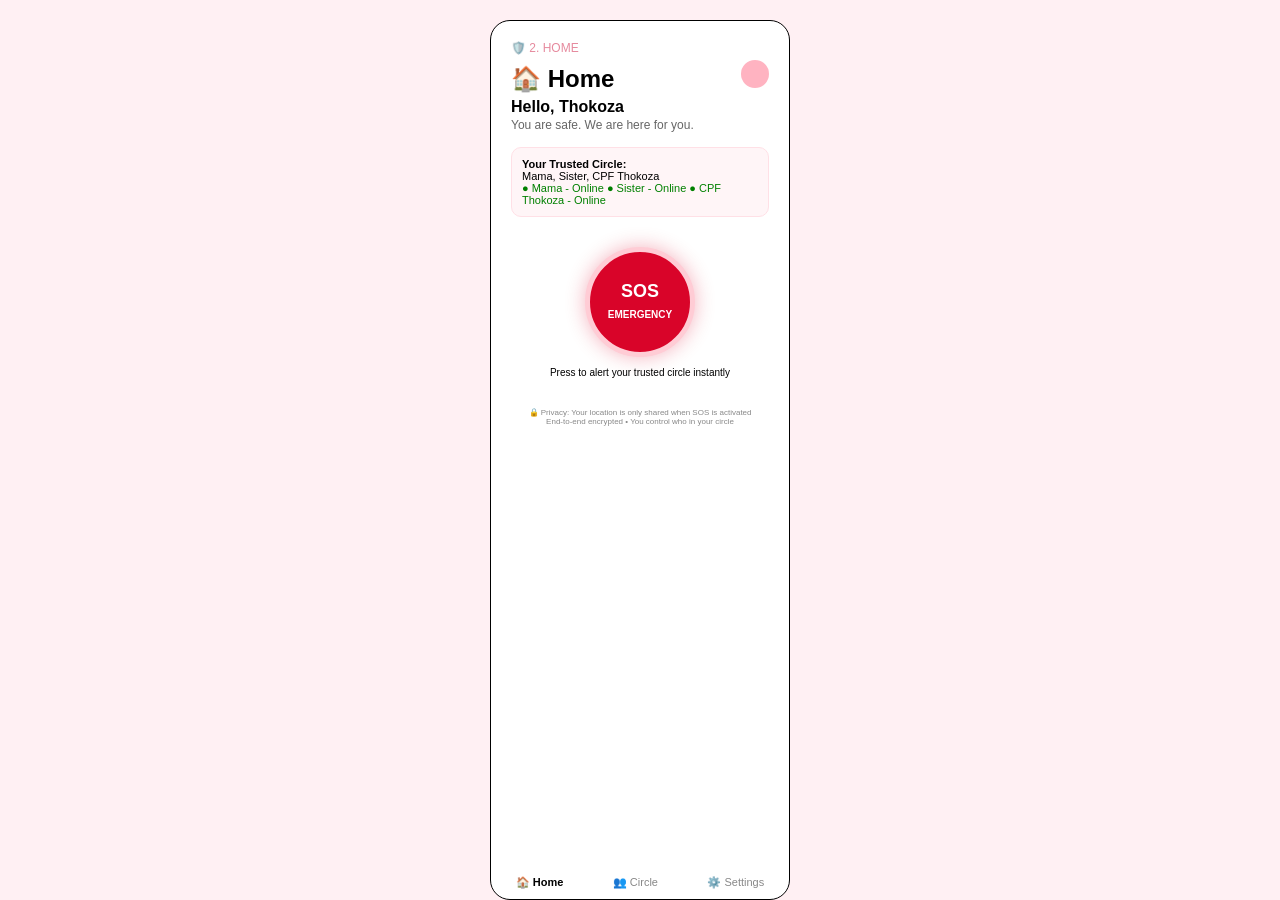
==== home.html @ 3e1ae03f "first commit" ====
<!DOCTYPE html>
<html>
<head>
  <meta name="viewport" content="width=device-width, initial-scale=1.0">
  <title>SafeCircle Thokoza - Home</title>
  <style>
    body { margin:0; font-family: Arial; background: #fff0f3; display:flex; justify-content:center; min-height:100vh; }
    .phone { background:white; width:300px; min-height:580px; border-radius:20px; border:1.5px solid #000; margin-top:20px; padding:20px; box-sizing:border-box; position:relative; }
    .top { display:flex; justify-content:space-between; align-items:center; }
    .shield { color:#e68a9e; font-size:12px; }
    h2 { margin:10px 0 0; }
    .sub { font-size:12px; color:#666; margin:0 0 15px; }
    .circle-box { background:#fff5f7; border-radius:10px; padding:10px; font-size:11px; text-align:left; margin-bottom:20px; border:1px solid #ffe0e6; }
    .sos-wrap { text-align:center; margin:30px 0; }
    .sos-btn { background:#d90429; color:white; width:110px; height:110px; border-radius:50%; border:5px solid #ffccd5; font-weight:bold; font-size:18px; cursor:pointer; box-shadow:0 0 20px rgba(217,4,41,0.3); }
    .sos-btn:active { transform:scale(0.95); }
    .privacy { font-size:8px; color:#888; text-align:center; margin-top:20px; }
    .nav { display:flex; justify-content:space-around; position:absolute; bottom:10px; left:0; right:0; font-size:11px; color:#888; }
    .nav b { color:black; }
  </style>
</head>
<body>
  <div class="phone">
    <div class="shield">🛡️ 2. HOME</div>
    <div class="top">
      <h2>🏠 Home</h2>
      <div style="width:28px;height:28px;background:#ffb3c1;border-radius:50%;"></div>
    </div>
    <p style="text-align:left; margin:5px 0 2px; font-weight:bold;">Hello, Thokoza</p>
    <p class="sub">You are safe. We are here for you.</p>

    <div class="circle-box">
      <b>Your Trusted Circle:</b><br>
      Mama, Sister, CPF Thokoza<br>
      <span style="color:green;">● Mama - Online ● Sister - Online ● CPF Thokoza - Online</span>
    </div>

    <div class="sos-wrap">
      <button class="sos-btn" onclick="window.location.href='sos.html'">SOS<br><span style="font-size:10px;">EMERGENCY</span></button>
      <p style="font-size:10px; margin-top:10px;">Press to alert your trusted circle instantly</p>
    </div>

    <p class="privacy">🔒 Privacy: Your location is only shared when SOS is activated<br>End-to-end encrypted • You control who in your circle</p>

    <div class="nav">
      <span><b>🏠 Home</b></span>
      <span>👥 Circle</span>
      <span>⚙️ Settings</span>
    </div>
  </div>
</body>
</html>
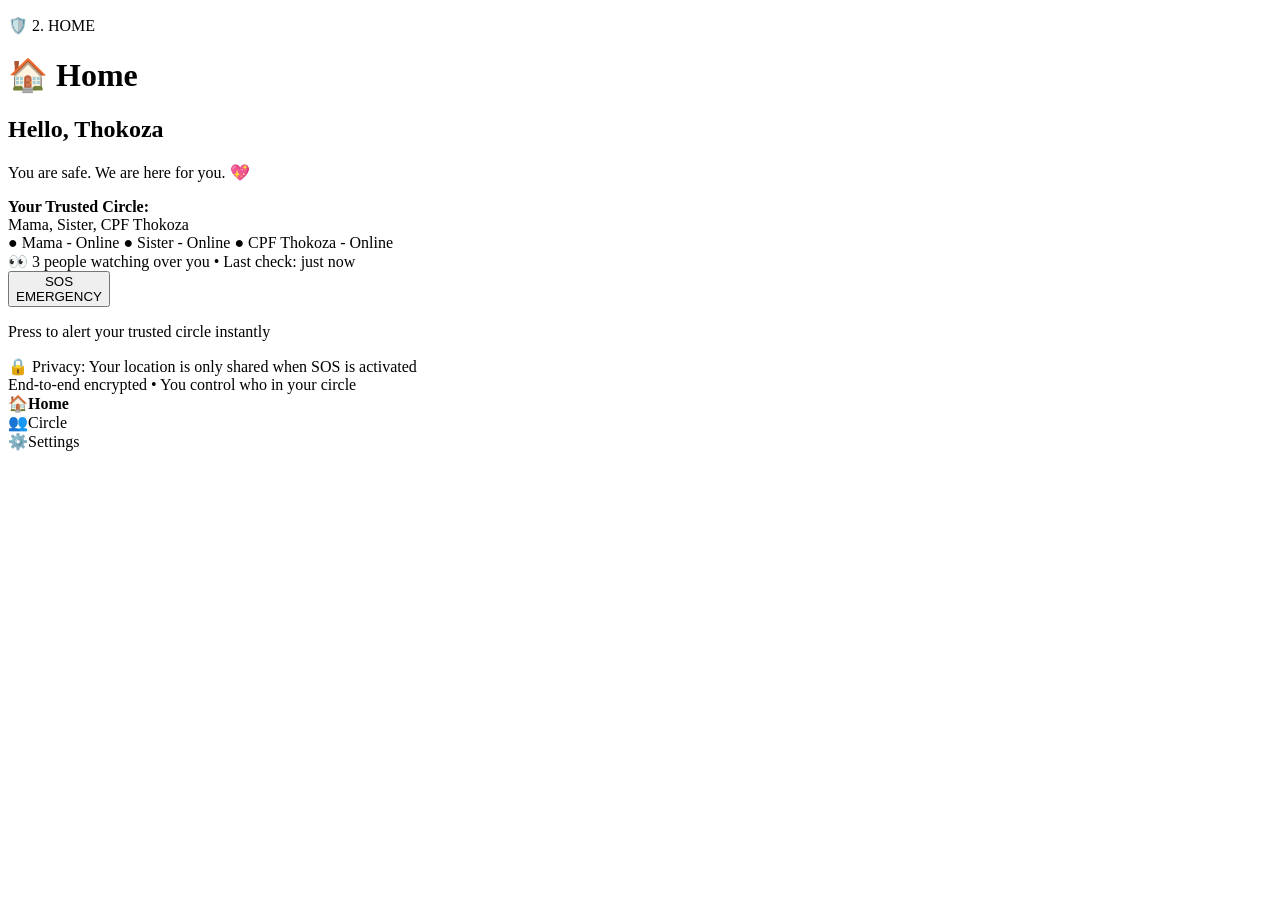
==== commit faeef1fc: "fix app" ====
--- a/home.html
+++ b/home.html
@@ -2,51 +2,60 @@
 <html>
 <head>
   <meta name="viewport" content="width=device-width, initial-scale=1.0">
-  <title>SafeCircle Thokoza - Home</title>
-  <style>
-    body { margin:0; font-family: Arial; background: #fff0f3; display:flex; justify-content:center; min-height:100vh; }
-    .phone { background:white; width:300px; min-height:580px; border-radius:20px; border:1.5px solid #000; margin-top:20px; padding:20px; box-sizing:border-box; position:relative; }
-    .top { display:flex; justify-content:space-between; align-items:center; }
-    .shield { color:#e68a9e; font-size:12px; }
-    h2 { margin:10px 0 0; }
-    .sub { font-size:12px; color:#666; margin:0 0 15px; }
-    .circle-box { background:#fff5f7; border-radius:10px; padding:10px; font-size:11px; text-align:left; margin-bottom:20px; border:1px solid #ffe0e6; }
-    .sos-wrap { text-align:center; margin:30px 0; }
-    .sos-btn { background:#d90429; color:white; width:110px; height:110px; border-radius:50%; border:5px solid #ffccd5; font-weight:bold; font-size:18px; cursor:pointer; box-shadow:0 0 20px rgba(217,4,41,0.3); }
-    .sos-btn:active { transform:scale(0.95); }
-    .privacy { font-size:8px; color:#888; text-align:center; margin-top:20px; }
-    .nav { display:flex; justify-content:space-around; position:absolute; bottom:10px; left:0; right:0; font-size:11px; color:#888; }
-    .nav b { color:black; }
-  </style>
+  <title>SafeCircle - Home</title>
+  <link rel="stylesheet" href="style.css">
 </head>
-<body>
-  <div class="phone">
-    <div class="shield">🛡️ 2. HOME</div>
-    <div class="top">
-      <h2>🏠 Home</h2>
-      <div style="width:28px;height:28px;background:#ffb3c1;border-radius:50%;"></div>
+<body class="home-body">
+  <div class="phone-frame">
+    <p class="step">🛡️ 2. HOME</p>
+    
+    <div class="header-row">
+      <h1>🏠 Home</h1>
+      <div class="live-dot"></div>
     </div>
-    <p style="text-align:left; margin:5px 0 2px; font-weight:bold;">Hello, Thokoza</p>
-    <p class="sub">You are safe. We are here for you.</p>
 
-    <div class="circle-box">
+    <h2 class="hello">Hello, Thokoza</h2>
+    <p class="safe-text">You are safe. We are here for you. 💖</p>
+
+    <div class="trusted-card">
       <b>Your Trusted Circle:</b><br>
       Mama, Sister, CPF Thokoza<br>
-      <span style="color:green;">● Mama - Online ● Sister - Online ● CPF Thokoza - Online</span>
+      <span class="online">● Mama - Online ● Sister - Online ● CPF Thokoza - Online</span>
+      <div class="watching">👀 3 people watching over you • Last check: just now</div>
     </div>
 
-    <div class="sos-wrap">
-      <button class="sos-btn" onclick="window.location.href='sos.html'">SOS<br><span style="font-size:10px;">EMERGENCY</span></button>
-      <p style="font-size:10px; margin-top:10px;">Press to alert your trusted circle instantly</p>
+    <!-- BIG PULSING SOS HEART -->
+    <div class="sos-container">
+      <div class="pulse-ring"></div>
+      <div class="pulse-ring2"></div>
+      <button class="sos-btn" onclick="sendSOS()">
+        SOS<br><span>EMERGENCY</span>
+      </button>
     </div>
 
-    <p class="privacy">🔒 Privacy: Your location is only shared when SOS is activated<br>End-to-end encrypted • You control who in your circle</p>
+    <p class="press-text">Press to alert your trusted circle instantly</p>
 
-    <div class="nav">
-      <span><b>🏠 Home</b></span>
-      <span>👥 Circle</span>
-      <span>⚙️ Settings</span>
+    <!-- LOCATION STATUS - shows after SOS -->
+    <div id="locationStatus" class="location-status">
+      🔒 Privacy: Your location is only shared when SOS is activated<br>
+      End-to-end encrypted • You control who in your circle
+    </div>
+
+    <div class="bottom-nav">
+      <div class="nav-item active"><span>🏠</span><b>Home</b></div>
+      <div class="nav-item"><span>👥</span>Circle</div>
+      <div class="nav-item"><span>⚙️</span>Settings</div>
     </div>
   </div>
+
+  <script>
+    function sendSOS() {
+      const status = document.getElementById('locationStatus');
+      status.innerHTML = "🚨 <b>SOS SENT!</b><br>📍 Location shared: Thokoza Park, Soweto<br>⏰ 21:54 • Your circle has been alerted<br><span style='color:green'>● Mama received • Sister received • CPF alerted</span>";
+      status.classList.add('sent');
+      // Vibrate phone if possible
+      if(navigator.vibrate) navigator.vibrate([200,100,200]);
+    }
+  </script>
 </body>
 </html>
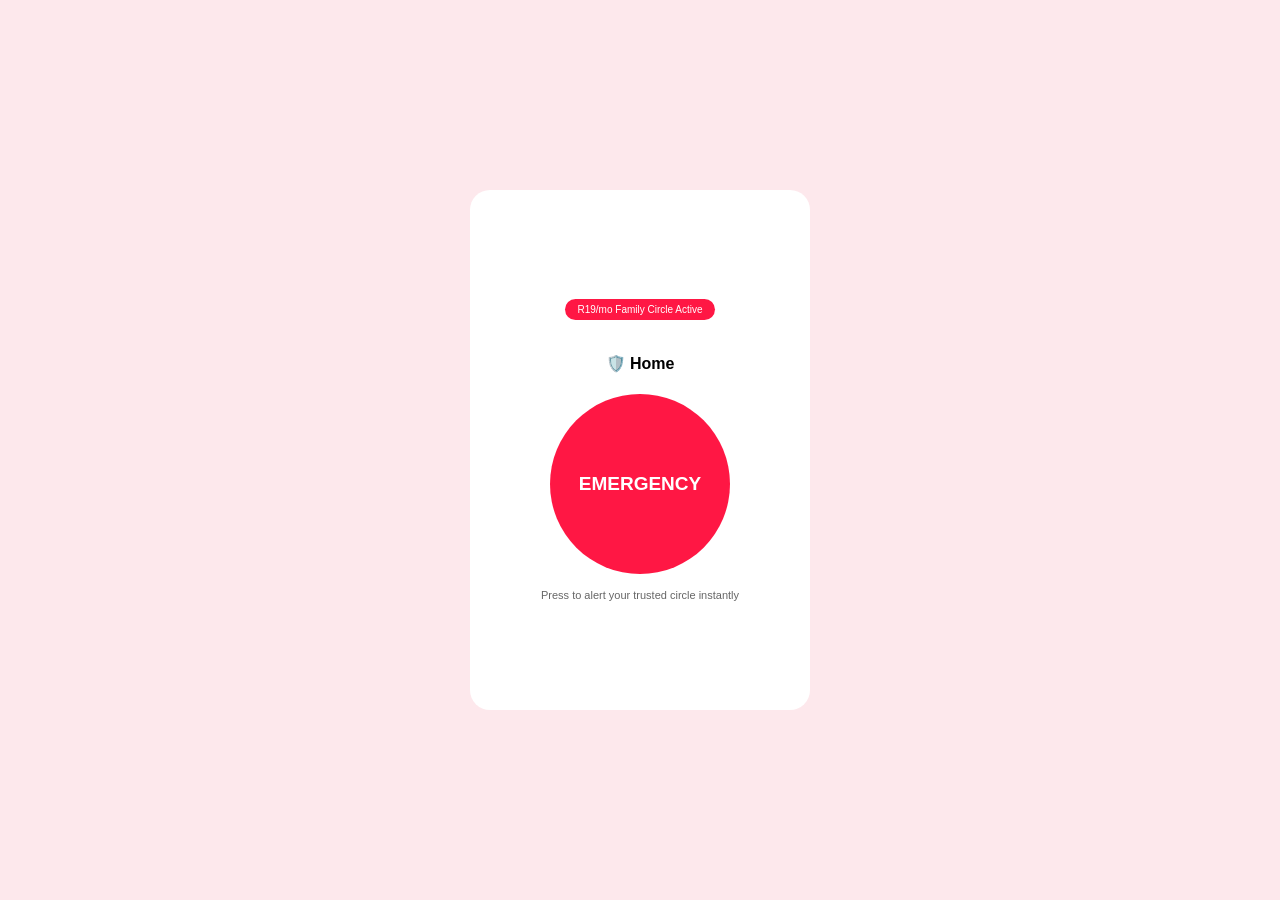
==== commit 1b58ebec: "fix app" ====
--- a/home.html
+++ b/home.html
@@ -1,61 +1,22 @@
 <!DOCTYPE html>
 <html>
 <head>
-  <meta name="viewport" content="width=device-width, initial-scale=1.0">
-  <title>SafeCircle - Home</title>
-  <link rel="stylesheet" href="style.css">
+<meta name="viewport" content="width=device-width, initial-scale=1">
+<style>
+body{margin:0;background:#FDE8EC;display:flex;justify-content:center;align-items:center;height:100vh;font-family:sans-serif}
+.phone{width:340px;height:520px;background:white;border-radius:20px;padding:18px;box-sizing:border-box;text-align:center;display:flex;flex-direction:column;justify-content:center;align-items:center}
+.r19{background:#FF1744;color:white;font-size:10px;padding:5px 12px;border-radius:20px;margin-bottom:12px}
+@keyframes pulse{0%{transform:scale(1);box-shadow:0 0 0 0 rgba(255,23,68,0.7)}70%{transform:scale(1.08);box-shadow:0 0 0 25px rgba(255,23,68,0)}100%{transform:scale(1);box-shadow:0 0 0 0 rgba(255,23,68,0)}}
+.btn{width:180px;height:180px;background:#FF1744;color:white;border-radius:50%;border:none;font-size:19px;font-weight:bold;animation:pulse 1.8s infinite;cursor:pointer}
+.small{font-size:11px;color:#666;margin-top:15px}
+</style>
 </head>
-<body class="home-body">
-  <div class="phone-frame">
-    <p class="step">🛡️ 2. HOME</p>
-    
-    <div class="header-row">
-      <h1>🏠 Home</h1>
-      <div class="live-dot"></div>
-    </div>
-
-    <h2 class="hello">Hello, Thokoza</h2>
-    <p class="safe-text">You are safe. We are here for you. 💖</p>
-
-    <div class="trusted-card">
-      <b>Your Trusted Circle:</b><br>
-      Mama, Sister, CPF Thokoza<br>
-      <span class="online">● Mama - Online ● Sister - Online ● CPF Thokoza - Online</span>
-      <div class="watching">👀 3 people watching over you • Last check: just now</div>
-    </div>
-
-    <!-- BIG PULSING SOS HEART -->
-    <div class="sos-container">
-      <div class="pulse-ring"></div>
-      <div class="pulse-ring2"></div>
-      <button class="sos-btn" onclick="sendSOS()">
-        SOS<br><span>EMERGENCY</span>
-      </button>
-    </div>
-
-    <p class="press-text">Press to alert your trusted circle instantly</p>
-
-    <!-- LOCATION STATUS - shows after SOS -->
-    <div id="locationStatus" class="location-status">
-      🔒 Privacy: Your location is only shared when SOS is activated<br>
-      End-to-end encrypted • You control who in your circle
-    </div>
-
-    <div class="bottom-nav">
-      <div class="nav-item active"><span>🏠</span><b>Home</b></div>
-      <div class="nav-item"><span>👥</span>Circle</div>
-      <div class="nav-item"><span>⚙️</span>Settings</div>
-    </div>
-  </div>
-
-  <script>
-    function sendSOS() {
-      const status = document.getElementById('locationStatus');
-      status.innerHTML = "🚨 <b>SOS SENT!</b><br>📍 Location shared: Thokoza Park, Soweto<br>⏰ 21:54 • Your circle has been alerted<br><span style='color:green'>● Mama received • Sister received • CPF alerted</span>";
-      status.classList.add('sent');
-      // Vibrate phone if possible
-      if(navigator.vibrate) navigator.vibrate([200,100,200]);
-    }
-  </script>
+<body>
+<div class="phone">
+<span class="r19">R19/mo Family Circle Active</span>
+<h4>🛡️ Home</h4>
+<a href="sos-active.html" style="text-decoration:none"><button class="btn">EMERGENCY</button></a>
+<div class="small">Press to alert your trusted circle instantly</div>
+</div>
 </body>
 </html>
